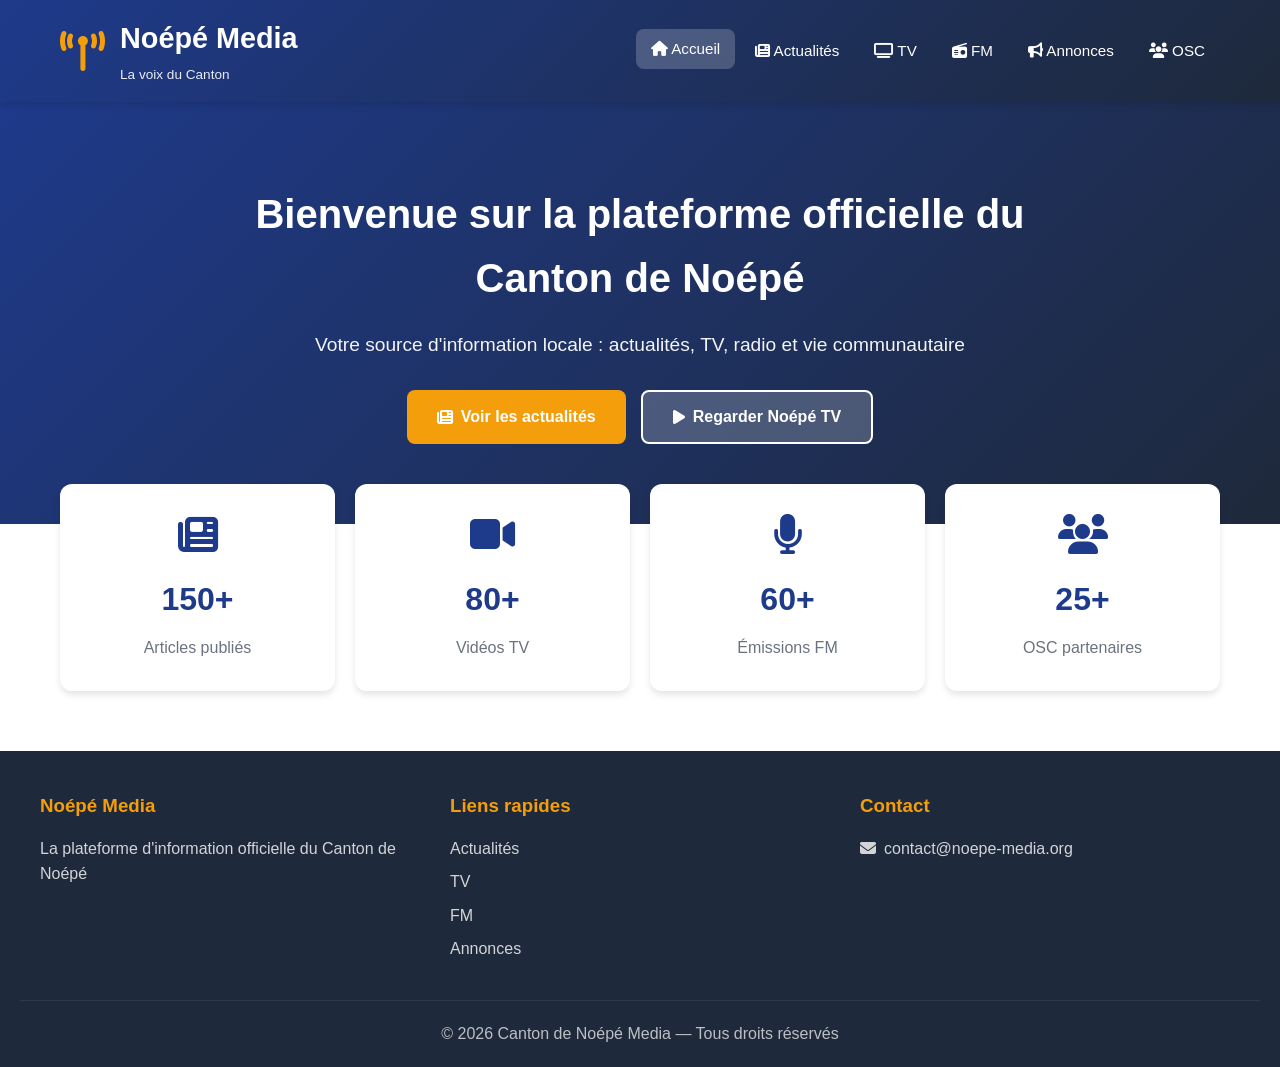
==== index.html @ 02be6c0e "Premier déploiement" ====
﻿<!DOCTYPE html>
<html lang="fr">
<head>
  <meta charset="UTF-8">
  <meta name="viewport" content="width=device-width, initial-scale=1.0">
  <title>Canton de Noépé Media</title>
  <link rel="stylesheet" href="style.css">
  <link rel="stylesheet" href="https://cdnjs.cloudflare.com/ajax/libs/font-awesome/6.4.0/css/all.min.css">
</head>
<body>
  <header>
    <div class="header-container">
      <div class="logo">
        <i class="fas fa-broadcast-tower"></i>
        <div>
          <h1>Noépé Media</h1>
          <span>La voix du Canton</span>
        </div>
      </div>
      <nav>
        <a href="index.html" class="active"><i class="fas fa-home"></i> Accueil</a>
        <a href="actualites.html"><i class="fas fa-newspaper"></i> Actualités</a>
        <a href="tv.html"><i class="fas fa-tv"></i> TV</a>
        <a href="fm.html"><i class="fas fa-radio"></i> FM</a>
        <a href="annonces.html"><i class="fas fa-bullhorn"></i> Annonces</a>
        <a href="osc.html"><i class="fas fa-users"></i> OSC</a>
      </nav>
    </div>
  </header>
  <section class="hero">
    <div class="hero-content">
      <h2>Bienvenue sur la plateforme officielle du Canton de Noépé</h2>
      <p>Votre source d'information locale : actualités, TV, radio et vie communautaire</p>
      <div class="hero-buttons">
        <a href="actualites.html" class="btn btn-primary"><i class="fas fa-newspaper"></i> Voir les actualités</a>
        <a href="tv.html" class="btn btn-secondary"><i class="fas fa-play"></i> Regarder Noépé TV</a>
      </div>
    </div>
  </section>
  <section class="stats">
    <div class="stat-card"><i class="fas fa-newspaper"></i><h3>150+</h3><p>Articles publiés</p></div>
    <div class="stat-card"><i class="fas fa-video"></i><h3>80+</h3><p>Vidéos TV</p></div>
    <div class="stat-card"><i class="fas fa-microphone"></i><h3>60+</h3><p>Émissions FM</p></div>
    <div class="stat-card"><i class="fas fa-users"></i><h3>25+</h3><p>OSC partenaires</p></div>
  </section>
  <footer>
    <div class="footer-content">
      <div class="footer-section"><h3>Noépé Media</h3><p>La plateforme d'information officielle du Canton de Noépé</p></div>
      <div class="footer-section"><h3>Liens rapides</h3><a href="actualites.html">Actualités</a><a href="tv.html">TV</a><a href="fm.html">FM</a><a href="annonces.html">Annonces</a></div>
      <div class="footer-section"><h3>Contact</h3><p><i class="fas fa-envelope"></i> contact@noepe-media.org</p></div>
    </div>
    <div class="footer-bottom"><p>© 2026 Canton de Noépé Media — Tous droits réservés</p></div>
  </footer>
</body>
</html>
---- style.css ----
﻿/* ============================================
   VARIABLES ET RESET
   ============================================ */
:root {
  --primary: #1e3a8a;
  --primary-dark: #1e293b;
  --secondary: #f59e0b;
  --accent: #10b981;
  --bg-light: #f3f4f6;
  --text-dark: #1f2937;
  --text-light: #6b7280;
  --white: #ffffff;
  --shadow: 0 4px 6px rgba(0,0,0,0.1);
  --radius: 12px;
}

* { margin: 0; padding: 0; box-sizing: border-box; }

body {
  font-family: 'Segoe UI', Tahoma, Geneva, Verdana, sans-serif;
  line-height: 1.6;
  color: var(--text-dark);
  background: var(--white);
}

/* ============================================
   HEADER & NAVIGATION
   ============================================ */
header {
  background: linear-gradient(135deg, var(--primary), var(--primary-dark));
  color: var(--white);
  padding: 15px 0;
  position: sticky;
  top: 0;
  z-index: 1000;
  box-shadow: var(--shadow);
}

.header-container {
  max-width: 1200px;
  margin: 0 auto;
  padding: 0 20px;
  display: flex;
  justify-content: space-between;
  align-items: center;
  flex-wrap: wrap;
}

.logo { display: flex; align-items: center; gap: 15px; }
.logo i { font-size: 2.5rem; color: var(--secondary); }
.logo h1 { font-size: 1.8rem; margin: 0; }
.logo span { font-size: 0.85rem; opacity: 0.9; }

nav { display: flex; gap: 5px; flex-wrap: wrap; }
nav a {
  color: var(--white);
  text-decoration: none;
  padding: 8px 15px;
  border-radius: 8px;
  transition: all 0.3s;
  font-size: 0.95rem;
}
nav a:hover, nav a.active { background: rgba(255,255,255,0.2); transform: translateY(-2px); }

/* ============================================
   HERO (ACCUEIL)
   ============================================ */
.hero {
  background: linear-gradient(135deg, var(--primary), var(--primary-dark));
  color: var(--white);
  padding: 80px 20px;
  text-align: center;
}

.hero-content { max-width: 800px; margin: 0 auto; }
.hero h2 { font-size: 2.5rem; margin-bottom: 20px; }
.hero p { font-size: 1.2rem; margin-bottom: 30px; opacity: 0.95; }

.hero-buttons { display: flex; gap: 15px; justify-content: center; flex-wrap: wrap; }

/* ============================================
   BOUTONS
   ============================================ */
.btn {
  padding: 12px 30px;
  border-radius: 8px;
  text-decoration: none;
  font-weight: 600;
  transition: all 0.3s;
  display: inline-flex;
  align-items: center;
  gap: 8px;
}

.btn-primary { background: var(--secondary); color: var(--white); }
.btn-primary:hover { background: #d97706; transform: translateY(-2px); }
.btn-secondary { background: rgba(255,255,255,0.2); color: var(--white); border: 2px solid var(--white); }
.btn-secondary:hover { background: var(--white); color: var(--primary); }

/* ============================================
   STATS (ACCUEIL)
   ============================================ */
.stats {
  max-width: 1200px;
  margin: -40px auto 0;
  padding: 0 20px;
  display: grid;
  grid-template-columns: repeat(auto-fit, minmax(200px, 1fr));
  gap: 20px;
  position: relative;
  z-index: 10;
}

.stat-card {
  background: var(--white);
  padding: 30px;
  border-radius: var(--radius);
  text-align: center;
  box-shadow: var(--shadow);
  transition: transform 0.3s;
}
.stat-card:hover { transform: translateY(-5px); }
.stat-card i { font-size: 2.5rem; color: var(--primary); margin-bottom: 10px; }
.stat-card h3 { font-size: 2rem; color: var(--primary); margin: 10px 0; }
.stat-card p { color: var(--text-light); }

/* ============================================
   FOOTER
   ============================================ */
footer {
  background: var(--primary-dark);
  color: var(--white);
  padding: 40px 20px 20px;
  margin-top: 60px;
}

.footer-content {
  max-width: 1200px;
  margin: 0 auto;
  display: grid;
  grid-template-columns: repeat(auto-fit, minmax(250px, 1fr));
  gap: 30px;
  margin-bottom: 30px;
}

.footer-section h3 { margin-bottom: 15px; color: var(--secondary); }
.footer-section a { display: block; color: var(--white); text-decoration: none; margin-bottom: 8px; opacity: 0.8; }
.footer-section a:hover { opacity: 1; }
.footer-section p { opacity: 0.8; margin-bottom: 8px; display: flex; align-items: center; gap: 8px; }
.footer-bottom { text-align: center; padding-top: 20px; border-top: 1px solid rgba(255,255,255,0.1); opacity: 0.7; }

/* ============================================
   PAGES INTÉRIEURES - HERO
   ============================================ */
.page-hero {
  background: linear-gradient(135deg, var(--primary), var(--primary-dark));
  color: var(--white);
  padding: 60px 20px;
  text-align: center;
}
.page-hero h2 { font-size: 2.5rem; margin-bottom: 15px; color: var(--white); justify-content: center; display: flex; align-items: center; gap: 15px; }
.page-hero p { font-size: 1.2rem; opacity: 0.95; }

/* ============================================
   FILTRES ET RECHERCHE (ACTUALITÉS)
   ============================================ */
.filters-section {
  background: var(--bg-light);
  padding: 30px 20px;
  margin: 0;
  max-width: 100%;
}

.filters-container {
  max-width: 1200px;
  margin: 0 auto;
  display: flex;
  flex-direction: column;
  gap: 20px;
  align-items: center;
}

.search-box {
  position: relative;
  width: 100%;
  max-width: 500px;
}

.search-box i {
  position: absolute;
  left: 15px;
  top: 50%;
  transform: translateY(-50%);
  color: var(--text-light);
}

.search-box input {
  width: 100%;
  padding: 12px 15px 12px 45px;
  border: 2px solid #e5e7eb;
  border-radius: 8px;
  font-size: 1rem;
  transition: border-color 0.3s;
}

.search-box input:focus {
  outline: none;
  border-color: var(--primary);
}

.filter-buttons {
  display: flex;
  gap: 10px;
  justify-content: center;
  flex-wrap: wrap;
}

.filter-btn {
  padding: 10px 20px;
  border: 2px solid var(--primary);
  background: var(--white);
  color: var(--primary);
  border-radius: 8px;
  cursor: pointer;
  font-weight: 600;
  transition: all 0.3s;
  font-size: 0.95rem;
}

.filter-btn:hover {
  background: var(--primary);
  color: var(--white);
  transform: translateY(-2px);
}

.filter-btn.active {
  background: var(--primary);
  color: var(--white);
  box-shadow: 0 4px 8px rgba(30, 58, 138, 0.3);
}

/* ============================================
   CATÉGORIES (TV & FM)
   ============================================ */
.categories-section {
  max-width: 1200px;
  margin: 40px auto;
  padding: 0 20px;
}

.category-tabs {
  display: flex;
  gap: 10px;
  flex-wrap: wrap;
  justify-content: center;
}

.category-tab {
  padding: 12px 25px;
  border: 2px solid var(--primary);
  background: var(--white);
  color: var(--primary);
  border-radius: 8px;
  cursor: pointer;
  font-weight: 600;
  transition: all 0.3s;
  display: flex;
  align-items: center;
  gap: 8px;
  font-size: 0.95rem;
}

.category-tab:hover {
  background: var(--primary);
  color: var(--white);
  transform: translateY(-2px);
}

.category-tab.active {
  background: var(--primary);
  color: var(--white);
  box-shadow: 0 4px 8px rgba(30, 58, 138, 0.3);
}

/* ============================================
   GRILLES - ACTUALITÉS, TV, OSC, ANNONCES
   ============================================ */
.news-list, .video-grid-section, .osc-list, .ads-section, .audio-list {
  max-width: 1200px;
  margin: 40px auto;
  padding: 0 20px;
}

.news-list h2, .osc-list h2, .ads-section h2 {
  font-size: 2rem;
  margin-bottom: 30px;
  color: var(--primary);
}

.news-grid, .video-grid, .osc-grid, .ads-grid {
  display: grid;
  grid-template-columns: repeat(auto-fill, minmax(320px, 1fr));
  gap: 25px;
  margin-top: 30px;
}

.audio-grid {
  display: grid;
  gap: 20px;
  margin-top: 30px;
}

/* ============================================
   CARTES - ACTUALITÉS
   ============================================ */
.news-card {
  background: var(--white);
  border-radius: var(--radius);
  overflow: hidden;
  box-shadow: var(--shadow);
  transition: all 0.3s;
}
.news-card:hover { transform: translateY(-5px); box-shadow: 0 8px 16px rgba(0,0,0,0.15); }

.news-image {
  background: linear-gradient(135deg, var(--primary), var(--secondary));
  height: 180px;
  display: flex;
  align-items: center;
  justify-content: center;
  color: var(--white);
  font-size: 3rem;
  position: relative;
}

.news-category {
  position: absolute;
  top: 15px;
  right: 15px;
  background: var(--secondary);
  color: var(--white);
  padding: 5px 12px;
  border-radius: 20px;
  font-size: 0.85rem;
  font-weight: 600;
}

.news-content { padding: 20px; }
.news-date { color: var(--text-light); font-size: 0.85rem; display: flex; align-items: center; gap: 5px; }
.news-content h3 { margin: 10px 0; color: var(--primary); }
.news-content p { color: var(--text-light); margin-bottom: 15px; }

.read-more {
  color: var(--primary);
  text-decoration: none;
  font-weight: 600;
  display: inline-flex;
  align-items: center;
  gap: 5px;
  transition: gap 0.3s;
}
.read-more:hover { gap: 10px; }

/* ============================================
   CARTES - VIDÉOS TV
   ============================================ */
.featured-video { max-width: 1200px; margin: 40px auto; padding: 0 20px; }

.video-container {
  background: var(--primary-dark);
  border-radius: var(--radius);
  overflow: hidden;
  margin-bottom: 20px;
}

.video-info {
  background: var(--white);
  padding: 25px;
  border-radius: var(--radius);
  box-shadow: var(--shadow);
}
.video-info h3 { color: var(--primary); margin-bottom: 15px; }
.video-info p { color: var(--text-light); }

.video-meta {
  display: flex;
  gap: 20px;
  margin-top: 15px;
  flex-wrap: wrap;
}
.video-meta span {
  color: var(--text-light);
  display: flex;
  align-items: center;
  gap: 5px;
}

.video-card {
  background: var(--white);
  border-radius: var(--radius);
  overflow: hidden;
  box-shadow: var(--shadow);
  transition: all 0.3s;
  cursor: pointer;
}
.video-card:hover { transform: translateY(-5px); box-shadow: 0 8px 16px rgba(0,0,0,0.15); }

.video-thumbnail {
  background: linear-gradient(135deg, var(--primary), var(--primary-dark));
  height: 200px;
  display: flex;
  align-items: center;
  justify-content: center;
  position: relative;
  color: var(--white);
}

.video-thumbnail i {
  font-size: 4rem;
  opacity: 0.8;
}

.video-duration {
  position: absolute;
  bottom: 10px;
  right: 10px;
  background: rgba(0,0,0,0.8);
  color: var(--white);
  padding: 5px 10px;
  border-radius: 5px;
  font-size: 0.85rem;
  font-weight: 600;
}

.video-card-content { padding: 20px; }
.video-card-content h4 { color: var(--primary); margin-bottom: 10px; }
.video-card-content p { color: var(--text-light); margin-bottom: 15px; }

/* ============================================
   CARTES - AUDIO FM
   ============================================ */
.main-player { max-width: 1200px; margin: 40px auto; padding: 0 20px; }

.player-container {
  background: linear-gradient(135deg, var(--primary), var(--primary-dark));
  border-radius: var(--radius);
  padding: 40px;
  color: var(--white);
  text-align: center;
}

.player-visual i { font-size: 4rem; margin-bottom: 20px; animation: pulse 2s infinite; }
.player-visual h3 { font-size: 1.8rem; margin-bottom: 10px; }

@keyframes pulse {
  0%, 100% { opacity: 1; }
  50% { opacity: 0.5; }
}

.player-controls audio {
  width: 100%;
  max-width: 600px;
  margin-top: 20px;
}

.player-info {
  display: flex;
  justify-content: center;
  gap: 30px;
  flex-wrap: wrap;
  margin-top: 20px;
}

.info-item {
  display: flex;
  align-items: center;
  gap: 8px;
}

.audio-card {
  background: var(--white);
  border-radius: var(--radius);
  padding: 25px;
  box-shadow: var(--shadow);
  display: flex;
  gap: 20px;
  transition: all 0.3s;
  cursor: pointer;
}

.audio-card:hover {
  transform: translateX(5px);
  box-shadow: 0 8px 16px rgba(0,0,0,0.15);
}

.audio-icon {
  flex-shrink: 0;
  width: 80px;
  height: 80px;
  background: linear-gradient(135deg, var(--primary), var(--secondary));
  border-radius: 50%;
  display: flex;
  align-items: center;
  justify-content: center;
  color: var(--white);
  font-size: 2.5rem;
}

.audio-content { flex: 1; }
.audio-content h4 { color: var(--primary); margin-bottom: 8px; }
.audio-content p { color: var(--text-light); margin-bottom: 15px; }

.audio-meta {
  display: flex;
  gap: 20px;
  margin-bottom: 15px;
  flex-wrap: wrap;
}

.audio-meta span {
  color: var(--text-light);
  font-size: 0.9rem;
  display: flex;
  align-items: center;
  gap: 5px;
}

.audio-content audio { width: 100%; }

/* ============================================
   CARTES - OSC
   ============================================ */
.osc-card {
  background: var(--white);
  border-radius: var(--radius);
  overflow: hidden;
  box-shadow: var(--shadow);
  transition: all 0.3s;
}
.osc-card:hover { transform: translateY(-5px); box-shadow: 0 8px 16px rgba(0,0,0,0.15); }

.osc-header {
  background: linear-gradient(135deg, var(--primary), var(--primary-dark));
  padding: 25px;
  display: flex;
  align-items: center;
  gap: 20px;
  color: var(--white);
}

.osc-logo {
  width: 70px;
  height: 70px;
  background: rgba(255,255,255,0.2);
  border-radius: 50%;
  display: flex;
  align-items: center;
  justify-content: center;
  font-size: 2rem;
  flex-shrink: 0;
}

.osc-info h3 { font-size: 1.3rem; margin-bottom: 5px; }
.osc-category { background: var(--secondary); padding: 4px 12px; border-radius: 20px; font-size: 0.85rem; font-weight: 600; display: inline-block; }

.osc-content { padding: 25px; }
.osc-content p { color: var(--text-light); margin-bottom: 20px; }

.osc-details { margin-bottom: 20px; }
.detail-item {
  display: flex;
  align-items: center;
  gap: 10px;
  margin-bottom: 10px;
  color: var(--text-dark);
}
.detail-item i { color: var(--primary); width: 20px; }

.osc-actions { display: flex; gap: 10px; }
.osc-actions .btn { flex: 1; justify-content: center; padding: 10px 20px; font-size: 0.9rem; }

/* ============================================
   CARTES - ANNONCES
   ============================================ */
.ads-section h2 {
  font-size: 2rem;
  margin-bottom: 30px;
  color: var(--primary);
  display: flex;
  align-items: center;
  gap: 10px;
}

.ad-card {
  background: #fff3cd;
  padding: 25px;
  border-radius: var(--radius);
  text-align: center;
  border-left: 4px solid var(--secondary);
}

.ad-card i { font-size: 2.5rem; color: var(--secondary); margin-bottom: 15px; }
.ad-card h4 { color: var(--primary); margin-bottom: 10px; }

/* ============================================
   PAGINATION
   ============================================ */
.pagination {
  display: flex;
  justify-content: center;
  gap: 10px;
  margin-top: 40px;
}

.page-btn {
  padding: 10px 15px;
  border: 2px solid var(--primary);
  background: var(--white);
  color: var(--primary);
  border-radius: 8px;
  cursor: pointer;
  font-weight: 600;
  transition: all 0.3s;
}

.page-btn:hover, .page-btn.active {
  background: var(--primary);
  color: var(--white);
}

/* ============================================
   RESPONSIVE - MOBILE
   ============================================ */
@media (max-width: 768px) {
  .header-container { flex-direction: column; text-align: center; }
  nav { margin-top: 15px; justify-content: center; }
  .hero h2 { font-size: 1.8rem; }
  .page-hero h2 { font-size: 1.8rem; }
  .stats { grid-template-columns: repeat(2, 1fr); }
  
  .filter-buttons, .category-tabs { gap: 8px; }
  .filter-btn, .category-tab { padding: 8px 15px; font-size: 0.9rem; }
  
  .news-grid, .video-grid, .osc-grid {
    grid-template-columns: 1fr;
  }
  
  .audio-card { flex-direction: column; text-align: center; }
  .audio-icon { margin: 0 auto; }
  
  .osc-header { flex-direction: column; text-align: center; }
  .osc-actions { flex-direction: column; }
  
  .video-meta, .player-info { justify-content: center; }
}

/* ============================================
   IMAGES DANS LES CARTES
   ============================================ */

.news-image img,
.video-thumbnail img,
.osc-logo img {
  width: 100%;
  height: 100%;
  object-fit: cover;
  display: block;
}

.news-image i,
.video-thumbnail i,
.osc-logo i {
  z-index: 1;
}

/* Si l'image existe, masquer l'icône */
.news-image.has-image i,
.video-thumbnail.has-image i,
.osc-logo.has-image i {
  display: none;
}

/* Améliorer l'affichage des images */
.news-image {
  position: relative;
  overflow: hidden;
}

.news-image img {
  transition: transform 0.3s;
}

.news-card:hover .news-image img {
  transform: scale(1.05);
}

/* Logo plus grand pour OSC */
.osc-logo.large {
  width: 120px;
  height: 120px;
  font-size: 3rem;
}

/* ============================================
   IMAGES - TV, FM, OSC
   ============================================ */

/* Images dans les vidéos */
.video-thumbnail img {
  width: 100%;
  height: 100%;
  object-fit: cover;
  display: block;
}

.video-thumbnail.has-image i {
  display: none;
}

.video-thumbnail.has-image img {
  position: absolute;
  top: 0;
  left: 0;
}

.video-card:hover .video-thumbnail img {
  transform: scale(1.05);
  transition: transform 0.3s;
}

/* Images dans le player FM */
.player-visual {
  position: relative;
}

.player-visual img.player-cover {
  width: 150px;
  height: 150px;
  border-radius: 50%;
  object-fit: cover;
  margin-bottom: 20px;
  border: 4px solid rgba(255,255,255,0.3);
}

.player-visual.has-image .player-icon {
  display: none;
}

/* Images dans les cartes audio */
.audio-icon img {
  width: 100%;
  height: 100%;
  object-fit: cover;
  border-radius: 50%;
}

.audio-icon.has-image i {
  display: none;
}

/* Images dans les OSC */
.osc-logo img {
  width: 100%;
  height: 100%;
  object-fit: cover;
  border-radius: 50%;
}

.osc-logo.has-image i {
  display: none;
}

.osc-photo-container {
  width: 100%;
  height: 200px;
  overflow: hidden;
}

.osc-photo {
  width: 100%;
  height: 100%;
  object-fit: cover;
  transition: transform 0.3s;
}

.osc-card:hover .osc-photo {
  transform: scale(1.05);
}

/* Responsive */
@media (max-width: 768px) {
  .player-visual img.player-cover {
    width: 120px;
    height: 120px;
  }
}
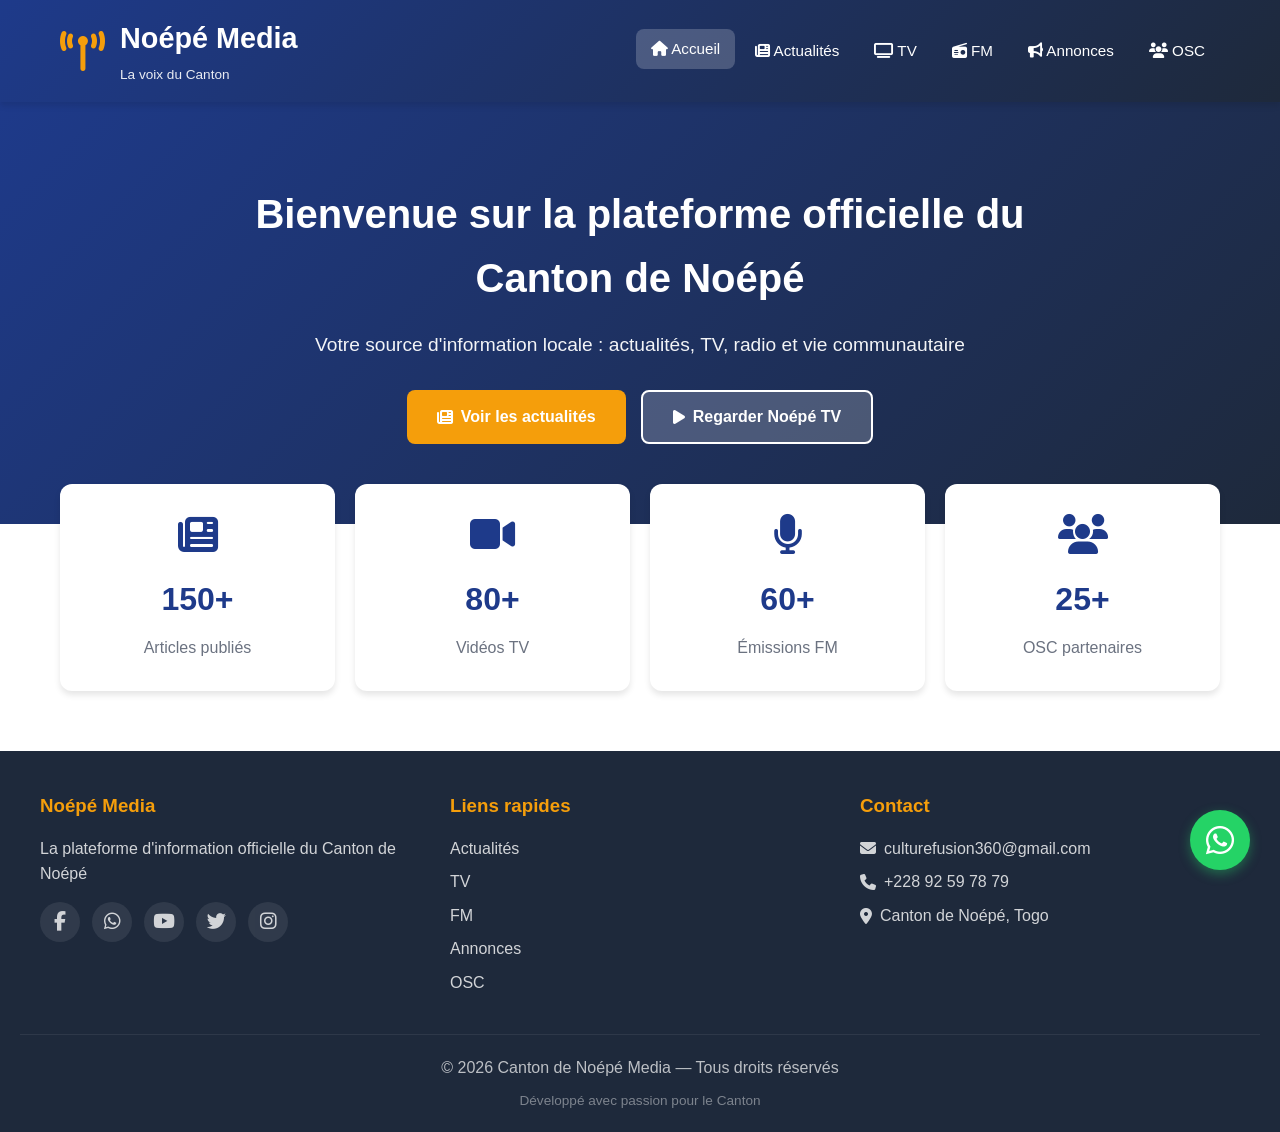
==== commit 8889fe73: "Ajout réseaux sociaux, boutons de partage et WhatsApp flottant" ====
--- a/index.html
+++ b/index.html
@@ -3,11 +3,36 @@
 <head>
   <meta charset="UTF-8">
   <meta name="viewport" content="width=device-width, initial-scale=1.0">
-  <title>Canton de Noépé Media</title>
+  <title>Canton de Noépé Media - La Voix du Canton</title>
+  
+  <!-- MÉTADONNÉES POUR PARTAGE SOCIAL (Open Graph) -->
+  <meta property="og:title" content="Noépé Media - La Voix du Canton">
+  <meta property="og:description" content="Découvrez la plateforme d'information officielle du Canton de Noépé : actualités, TV, radio et vie communautaire">
+  <meta property="og:image" content="https://mario12185.github.io/noepe-media/images/logo.png">
+  <meta property="og:url" content="https://mario12185.github.io/noepe-media/">
+  <meta property="og:type" content="website">
+  <meta property="og:locale" content="fr_FR">
+  
+  <!-- Twitter Card -->
+  <meta name="twitter:card" content="summary_large_image">
+  <meta name="twitter:title" content="Noépé Media - La Voix du Canton">
+  <meta name="twitter:description" content="Découvrez la plateforme d'information officielle du Canton de Noépé">
+  <meta name="twitter:image" content="https://mario12185.github.io/noepe-media/images/logo.png">
+  
+  <!-- Description SEO -->
+  <meta name="description" content="Noépé Media : la plateforme d'information officielle du Canton de Noépé. Actualités, TV, FM et vie communautaire.">
+  
+  <!-- Favicon (à créer plus tard) -->
+  <link rel="icon" type="image/png" href="images/favicon.png">
+  
+  <!-- Styles -->
   <link rel="stylesheet" href="style.css">
   <link rel="stylesheet" href="https://cdnjs.cloudflare.com/ajax/libs/font-awesome/6.4.0/css/all.min.css">
 </head>
+
 <body>
+
+  <!-- HEADER -->
   <header>
     <div class="header-container">
       <div class="logo">
@@ -27,6 +52,8 @@
       </nav>
     </div>
   </header>
+
+  <!-- HERO -->
   <section class="hero">
     <div class="hero-content">
       <h2>Bienvenue sur la plateforme officielle du Canton de Noépé</h2>
@@ -37,19 +64,80 @@
       </div>
     </div>
   </section>
+
+  <!-- STATISTIQUES -->
   <section class="stats">
-    <div class="stat-card"><i class="fas fa-newspaper"></i><h3>150+</h3><p>Articles publiés</p></div>
-    <div class="stat-card"><i class="fas fa-video"></i><h3>80+</h3><p>Vidéos TV</p></div>
-    <div class="stat-card"><i class="fas fa-microphone"></i><h3>60+</h3><p>Émissions FM</p></div>
-    <div class="stat-card"><i class="fas fa-users"></i><h3>25+</h3><p>OSC partenaires</p></div>
+    <div class="stat-card">
+      <i class="fas fa-newspaper"></i>
+      <h3>150+</h3>
+      <p>Articles publiés</p>
+    </div>
+    <div class="stat-card">
+      <i class="fas fa-video"></i>
+      <h3>80+</h3>
+      <p>Vidéos TV</p>
+    </div>
+    <div class="stat-card">
+      <i class="fas fa-microphone"></i>
+      <h3>60+</h3>
+      <p>Émissions FM</p>
+    </div>
+    <div class="stat-card">
+      <i class="fas fa-users"></i>
+      <h3>25+</h3>
+      <p>OSC partenaires</p>
+    </div>
   </section>
+
+  <!-- FOOTER -->
   <footer>
     <div class="footer-content">
-      <div class="footer-section"><h3>Noépé Media</h3><p>La plateforme d'information officielle du Canton de Noépé</p></div>
-      <div class="footer-section"><h3>Liens rapides</h3><a href="actualites.html">Actualités</a><a href="tv.html">TV</a><a href="fm.html">FM</a><a href="annonces.html">Annonces</a></div>
-      <div class="footer-section"><h3>Contact</h3><p><i class="fas fa-envelope"></i> contact@noepe-media.org</p></div>
+      <div class="footer-section">
+        <h3>Noépé Media</h3>
+        <p>La plateforme d'information officielle du Canton de Noépé</p>
+        <div class="social-links">
+          <a href="https://facebook.com/noepemedia" target="_blank" title="Facebook" class="facebook">
+            <i class="fab fa-facebook-f"></i>
+          </a>
+          <a href="https://wa.me/22892597879" target="_blank" title="WhatsApp" class="whatsapp">
+            <i class="fab fa-whatsapp"></i>
+          </a>
+          <a href="https://youtube.com/@noepemedia" target="_blank" title="YouTube" class="youtube">
+            <i class="fab fa-youtube"></i>
+          </a>
+          <a href="https://twitter.com/noepemedia" target="_blank" title="Twitter" class="twitter">
+            <i class="fab fa-twitter"></i>
+          </a>
+          <a href="https://instagram.com/noepemedia" target="_blank" title="Instagram" class="instagram">
+            <i class="fab fa-instagram"></i>
+          </a>
+        </div>
+      </div>
+      <div class="footer-section">
+        <h3>Liens rapides</h3>
+        <a href="actualites.html">Actualités</a>
+        <a href="tv.html">TV</a>
+        <a href="fm.html">FM</a>
+        <a href="annonces.html">Annonces</a>
+        <a href="osc.html">OSC</a>
+      </div>
+      <div class="footer-section">
+        <h3>Contact</h3>
+        <p><i class="fas fa-envelope"></i> culturefusion360@gmail.com</p>
+        <p><i class="fas fa-phone"></i> +228 92 59 78 79</p>
+        <p><i class="fas fa-map-marker-alt"></i> Canton de Noépé, Togo</p>
+      </div>
     </div>
-    <div class="footer-bottom"><p>© 2026 Canton de Noépé Media — Tous droits réservés</p></div>
+    <div class="footer-bottom">
+      <p>© 2026 Canton de Noépé Media — Tous droits réservés</p>
+      <p class="footer-credits">Développé avec passion pour le Canton</p>
+    </div>
   </footer>
+
+  <!-- BOUTON WHATSAPP FLOTTANT -->
+  <a href="https://wa.me/22892597879?text=Bonjour%20Noépé%20Media%20!" target="_blank" class="whatsapp-float" title="Contactez-nous sur WhatsApp">
+    <i class="fab fa-whatsapp"></i>
+  </a>
+
 </body>
-</html>
+</html>
--- a/style.css
+++ b/style.css
@@ -162,7 +162,7 @@
 .page-hero p { font-size: 1.2rem; opacity: 0.95; }
 
 /* ============================================
-   FILTRES ET RECHERCHE (ACTUALITÉS)
+   FILTRES ET RECHERCHE (ACTUALITÉS & OSC)
    ============================================ */
 .filters-section {
   background: var(--bg-light);
@@ -295,6 +295,9 @@
   font-size: 2rem;
   margin-bottom: 30px;
   color: var(--primary);
+  display: flex;
+  align-items: center;
+  gap: 10px;
 }
 
 .news-grid, .video-grid, .osc-grid, .ads-grid {
@@ -331,6 +334,23 @@
   color: var(--white);
   font-size: 3rem;
   position: relative;
+  overflow: hidden;
+}
+
+.news-image img {
+  width: 100%;
+  height: 100%;
+  object-fit: cover;
+  display: block;
+  transition: transform 0.3s;
+}
+
+.news-card:hover .news-image img {
+  transform: scale(1.05);
+}
+
+.news-image.has-image i {
+  display: none;
 }
 
 .news-category {
@@ -343,6 +363,7 @@
   border-radius: 20px;
   font-size: 0.85rem;
   font-weight: 600;
+  z-index: 2;
 }
 
 .news-content { padding: 20px; }
@@ -413,6 +434,26 @@
   justify-content: center;
   position: relative;
   color: var(--white);
+  overflow: hidden;
+}
+
+.video-thumbnail img {
+  width: 100%;
+  height: 100%;
+  object-fit: cover;
+  display: block;
+  position: absolute;
+  top: 0;
+  left: 0;
+  transition: transform 0.3s;
+}
+
+.video-card:hover .video-thumbnail img {
+  transform: scale(1.05);
+}
+
+.video-thumbnail.has-image i {
+  display: none;
 }
 
 .video-thumbnail i {
@@ -430,6 +471,7 @@
   border-radius: 5px;
   font-size: 0.85rem;
   font-weight: 600;
+  z-index: 2;
 }
 
 .video-card-content { padding: 20px; }
@@ -447,6 +489,23 @@
   padding: 40px;
   color: var(--white);
   text-align: center;
+}
+
+.player-visual {
+  position: relative;
+}
+
+.player-visual img.player-cover {
+  width: 150px;
+  height: 150px;
+  border-radius: 50%;
+  object-fit: cover;
+  margin-bottom: 20px;
+  border: 4px solid rgba(255,255,255,0.3);
+}
+
+.player-visual.has-image .player-icon {
+  display: none;
 }
 
 .player-visual i { font-size: 4rem; margin-bottom: 20px; animation: pulse 2s infinite; }
@@ -504,6 +563,18 @@
   justify-content: center;
   color: var(--white);
   font-size: 2.5rem;
+  overflow: hidden;
+}
+
+.audio-icon img {
+  width: 100%;
+  height: 100%;
+  object-fit: cover;
+  border-radius: 50%;
+}
+
+.audio-icon.has-image i {
+  display: none;
 }
 
 .audio-content { flex: 1; }
@@ -558,6 +629,24 @@
   justify-content: center;
   font-size: 2rem;
   flex-shrink: 0;
+  overflow: hidden;
+}
+
+.osc-logo img {
+  width: 100%;
+  height: 100%;
+  object-fit: cover;
+  border-radius: 50%;
+}
+
+.osc-logo.has-image i {
+  display: none;
+}
+
+.osc-logo.large {
+  width: 120px;
+  height: 120px;
+  font-size: 3rem;
 }
 
 .osc-info h3 { font-size: 1.3rem; margin-bottom: 5px; }
@@ -565,6 +654,23 @@
 
 .osc-content { padding: 25px; }
 .osc-content p { color: var(--text-light); margin-bottom: 20px; }
+
+.osc-photo-container {
+  width: 100%;
+  height: 200px;
+  overflow: hidden;
+}
+
+.osc-photo {
+  width: 100%;
+  height: 100%;
+  object-fit: cover;
+  transition: transform 0.3s;
+}
+
+.osc-card:hover .osc-photo {
+  transform: scale(1.05);
+}
 
 .osc-details { margin-bottom: 20px; }
 .detail-item {
@@ -582,15 +688,6 @@
 /* ============================================
    CARTES - ANNONCES
    ============================================ */
-.ads-section h2 {
-  font-size: 2rem;
-  margin-bottom: 30px;
-  color: var(--primary);
-  display: flex;
-  align-items: center;
-  gap: 10px;
-}
-
 .ad-card {
   background: #fff3cd;
   padding: 25px;
@@ -601,6 +698,41 @@
 
 .ad-card i { font-size: 2.5rem; color: var(--secondary); margin-bottom: 15px; }
 .ad-card h4 { color: var(--primary); margin-bottom: 10px; }
+
+/* ============================================
+   APPEL À L'ACTION - ANNONCES
+   ============================================ */
+.ads-cta {
+  margin-top: 50px;
+  padding: 40px;
+  background: linear-gradient(135deg, var(--primary), var(--primary-dark));
+  border-radius: var(--radius);
+  text-align: center;
+  color: var(--white);
+}
+
+.ads-cta h3 {
+  font-size: 1.8rem;
+  margin-bottom: 15px;
+  color: var(--white);
+}
+
+.ads-cta p {
+  font-size: 1.1rem;
+  margin-bottom: 25px;
+  opacity: 0.95;
+}
+
+.cta-buttons {
+  display: flex;
+  gap: 15px;
+  justify-content: center;
+  flex-wrap: wrap;
+}
+
+.cta-buttons .btn-secondary {
+  background: transparent;
+}
 
 /* ============================================
    PAGINATION
@@ -629,6 +761,114 @@
 }
 
 /* ============================================
+   RÉSEAUX SOCIAUX - FOOTER
+   ============================================ */
+.social-links {
+  display: flex;
+  gap: 12px;
+  margin-top: 15px;
+}
+
+.social-links a {
+  width: 40px;
+  height: 40px;
+  border-radius: 50%;
+  background: rgba(255,255,255,0.1);
+  display: flex;
+  align-items: center;
+  justify-content: center;
+  color: var(--white);
+  font-size: 1.2rem;
+  transition: all 0.3s;
+  text-decoration: none;
+}
+
+.social-links a:hover {
+  transform: translateY(-3px);
+  box-shadow: 0 4px 12px rgba(0,0,0,0.3);
+}
+
+.social-links a.facebook:hover { background: #1877f2; }
+.social-links a.whatsapp:hover { background: #25d366; }
+.social-links a.youtube:hover { background: #ff0000; }
+.social-links a.twitter:hover { background: #1da1f2; }
+.social-links a.instagram:hover { background: linear-gradient(45deg, #f09433, #e6683c, #dc2743, #cc2366, #bc1888); }
+
+.footer-credits {
+  margin-top: 10px;
+  font-size: 0.85rem;
+  opacity: 0.6;
+}
+
+/* ============================================
+   BOUTONS DE PARTAGE - ACTUALITÉS
+   ============================================ */
+.share-buttons {
+  display: flex;
+  align-items: center;
+  gap: 10px;
+  margin-top: 15px;
+  padding-top: 15px;
+  border-top: 1px solid #e5e7eb;
+}
+
+.share-label {
+  font-size: 0.85rem;
+  color: var(--text-light);
+  font-weight: 600;
+}
+
+.share-btn {
+  width: 32px;
+  height: 32px;
+  border-radius: 50%;
+  display: flex;
+  align-items: center;
+  justify-content: center;
+  color: var(--white);
+  font-size: 0.9rem;
+  transition: all 0.3s;
+  text-decoration: none;
+}
+
+.share-btn:hover {
+  transform: scale(1.1);
+  box-shadow: 0 2px 8px rgba(0,0,0,0.2);
+}
+
+.share-btn.facebook { background: #1877f2; }
+.share-btn.whatsapp { background: #25d366; }
+.share-btn.twitter { background: #1da1f2; }
+.share-btn.email { background: #6b7280; }
+
+/* ============================================
+   BOUTON WHATSAPP FLOTTANT
+   ============================================ */
+.whatsapp-float {
+  position: fixed;
+  bottom: 30px;
+  right: 30px;
+  width: 60px;
+  height: 60px;
+  background: #25d366;
+  border-radius: 50%;
+  display: flex;
+  align-items: center;
+  justify-content: center;
+  color: var(--white);
+  font-size: 2rem;
+  box-shadow: 0 4px 12px rgba(37, 211, 102, 0.4);
+  z-index: 999;
+  transition: all 0.3s;
+  text-decoration: none;
+}
+
+.whatsapp-float:hover {
+  transform: scale(1.1);
+  box-shadow: 0 6px 20px rgba(37, 211, 102, 0.6);
+}
+
+/* ============================================
    RESPONSIVE - MOBILE
    ============================================ */
 @media (max-width: 768px) {
@@ -641,7 +881,7 @@
   .filter-buttons, .category-tabs { gap: 8px; }
   .filter-btn, .category-tab { padding: 8px 15px; font-size: 0.9rem; }
   
-  .news-grid, .video-grid, .osc-grid {
+  .news-grid, .video-grid, .osc-grid, .ads-grid {
     grid-template-columns: 1fr;
   }
   
@@ -652,145 +892,33 @@
   .osc-actions { flex-direction: column; }
   
   .video-meta, .player-info { justify-content: center; }
-}
-
-/* ============================================
-   IMAGES DANS LES CARTES
-   ============================================ */
-
-.news-image img,
-.video-thumbnail img,
-.osc-logo img {
-  width: 100%;
-  height: 100%;
-  object-fit: cover;
-  display: block;
-}
-
-.news-image i,
-.video-thumbnail i,
-.osc-logo i {
-  z-index: 1;
-}
-
-/* Si l'image existe, masquer l'icône */
-.news-image.has-image i,
-.video-thumbnail.has-image i,
-.osc-logo.has-image i {
-  display: none;
-}
-
-/* Améliorer l'affichage des images */
-.news-image {
-  position: relative;
-  overflow: hidden;
-}
-
-.news-image img {
-  transition: transform 0.3s;
-}
-
-.news-card:hover .news-image img {
-  transform: scale(1.05);
-}
-
-/* Logo plus grand pour OSC */
-.osc-logo.large {
-  width: 120px;
-  height: 120px;
-  font-size: 3rem;
-}
-
-/* ============================================
-   IMAGES - TV, FM, OSC
-   ============================================ */
-
-/* Images dans les vidéos */
-.video-thumbnail img {
-  width: 100%;
-  height: 100%;
-  object-fit: cover;
-  display: block;
-}
-
-.video-thumbnail.has-image i {
-  display: none;
-}
-
-.video-thumbnail.has-image img {
-  position: absolute;
-  top: 0;
-  left: 0;
-}
-
-.video-card:hover .video-thumbnail img {
-  transform: scale(1.05);
-  transition: transform 0.3s;
-}
-
-/* Images dans le player FM */
-.player-visual {
-  position: relative;
-}
-
-.player-visual img.player-cover {
-  width: 150px;
-  height: 150px;
-  border-radius: 50%;
-  object-fit: cover;
-  margin-bottom: 20px;
-  border: 4px solid rgba(255,255,255,0.3);
-}
-
-.player-visual.has-image .player-icon {
-  display: none;
-}
-
-/* Images dans les cartes audio */
-.audio-icon img {
-  width: 100%;
-  height: 100%;
-  object-fit: cover;
-  border-radius: 50%;
-}
-
-.audio-icon.has-image i {
-  display: none;
-}
-
-/* Images dans les OSC */
-.osc-logo img {
-  width: 100%;
-  height: 100%;
-  object-fit: cover;
-  border-radius: 50%;
-}
-
-.osc-logo.has-image i {
-  display: none;
-}
-
-.osc-photo-container {
-  width: 100%;
-  height: 200px;
-  overflow: hidden;
-}
-
-.osc-photo {
-  width: 100%;
-  height: 100%;
-  object-fit: cover;
-  transition: transform 0.3s;
-}
-
-.osc-card:hover .osc-photo {
-  transform: scale(1.05);
-}
-
-/* Responsive */
-@media (max-width: 768px) {
+  
   .player-visual img.player-cover {
     width: 120px;
     height: 120px;
   }
+  
+  .whatsapp-float {
+    width: 50px;
+    height: 50px;
+    font-size: 1.5rem;
+    bottom: 20px;
+    right: 20px;
+  }
+  
+  .share-buttons {
+    flex-wrap: wrap;
+  }
+  
+  .ads-cta {
+    padding: 30px 20px;
+  }
+  
+  .ads-cta h3 {
+    font-size: 1.4rem;
+  }
+  
+  .cta-buttons {
+    flex-direction: column;
+  }
 }
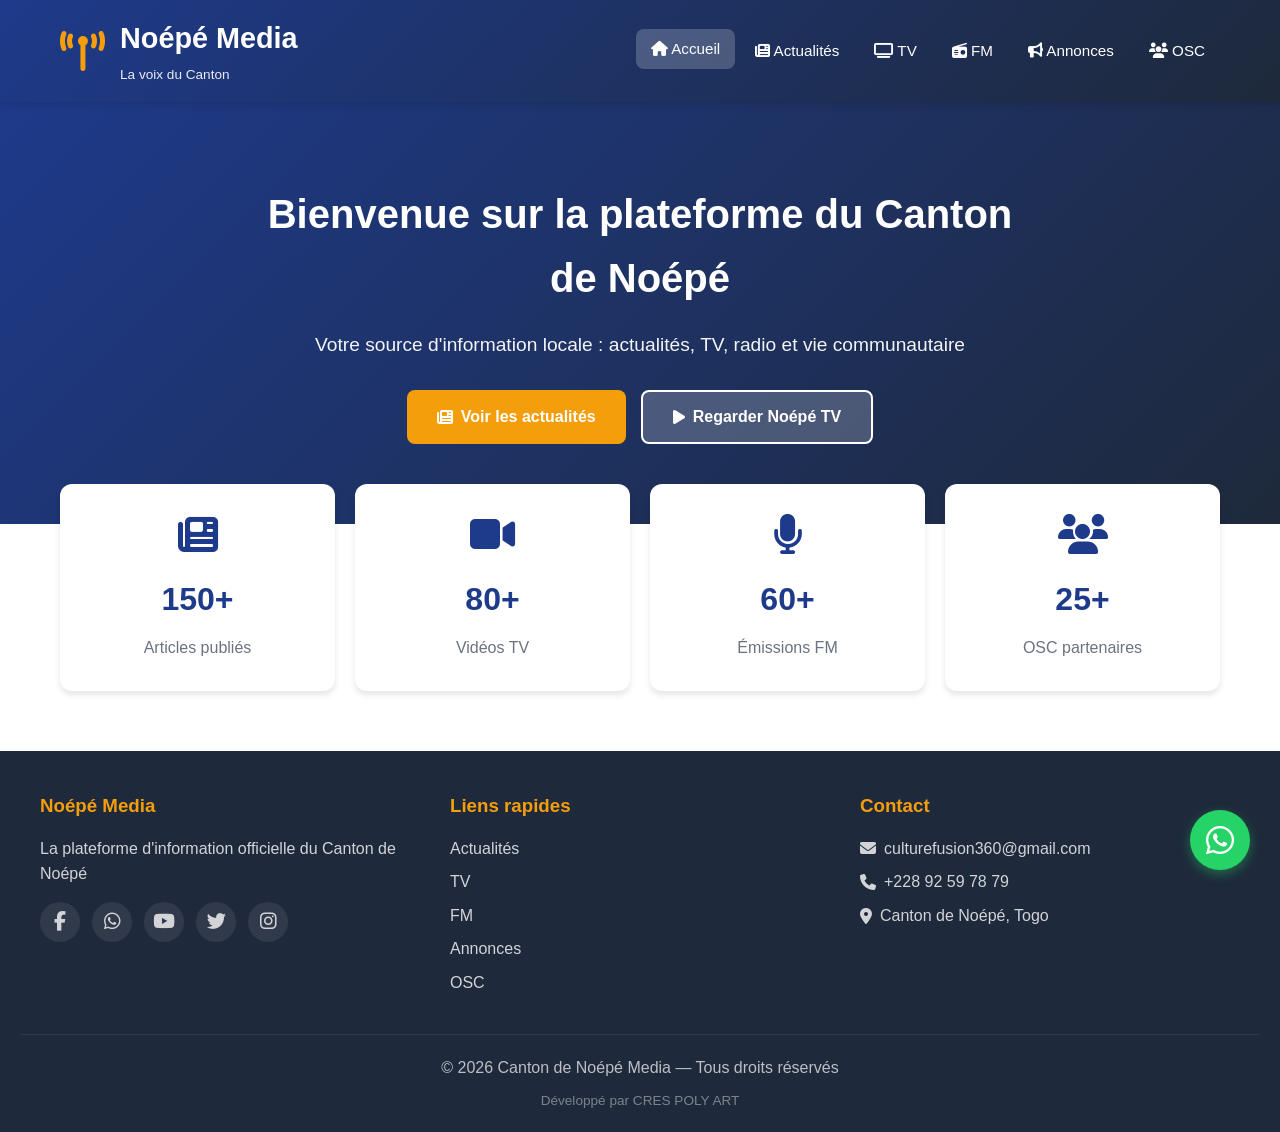
==== commit 1366c00f: "Système admin automatique fonctionnel" ====
--- a/index.html
+++ b/index.html
@@ -56,7 +56,7 @@
   <!-- HERO -->
   <section class="hero">
     <div class="hero-content">
-      <h2>Bienvenue sur la plateforme officielle du Canton de Noépé</h2>
+      <h2>Bienvenue sur la plateforme du Canton de Noépé</h2>
       <p>Votre source d'information locale : actualités, TV, radio et vie communautaire</p>
       <div class="hero-buttons">
         <a href="actualites.html" class="btn btn-primary"><i class="fas fa-newspaper"></i> Voir les actualités</a>
@@ -130,7 +130,7 @@
     </div>
     <div class="footer-bottom">
       <p>© 2026 Canton de Noépé Media — Tous droits réservés</p>
-      <p class="footer-credits">Développé avec passion pour le Canton</p>
+      <p class="footer-credits">Développé par CRES POLY ART</p>
     </div>
   </footer>
 
--- a/style.css
+++ b/style.css
@@ -381,7 +381,6 @@
   transition: gap 0.3s;
 }
 .read-more:hover { gap: 10px; }
-
 /* ============================================
    CARTES - VIDÉOS TV
    ============================================ */
@@ -392,6 +391,19 @@
   border-radius: var(--radius);
   overflow: hidden;
   margin-bottom: 20px;
+  position: relative;
+  width: 100%;
+  padding-bottom: 56.25%; /* Ratio 16:9 pour vidéo HD */
+  height: 0;
+}
+
+.video-container iframe {
+  position: absolute;
+  top: 0;
+  left: 0;
+  width: 100%;
+  height: 100%;
+  border: none;
 }
 
 .video-info {
@@ -461,10 +473,10 @@
   opacity: 0.8;
 }
 
-.video-duration {
+.video-duration,
+.video-platform {
   position: absolute;
   bottom: 10px;
-  right: 10px;
   background: rgba(0,0,0,0.8);
   color: var(--white);
   padding: 5px 10px;
@@ -472,6 +484,14 @@
   font-size: 0.85rem;
   font-weight: 600;
   z-index: 2;
+}
+
+.video-duration {
+  right: 10px;
+}
+
+.video-platform {
+  left: 10px;
 }
 
 .video-card-content { padding: 20px; }
@@ -921,4 +941,120 @@
   .cta-buttons {
     flex-direction: column;
   }
+}
+
+/* ============================================
+   INDICATEUR DE PLATEFORME VIDÉO
+   ============================================ */
+.video-platform {
+  position: absolute;
+  top: 10px;
+  left: 10px;
+  background: rgba(0,0,0,0.7);
+  color: var(--white);
+  padding: 5px 10px;
+  border-radius: 5px;
+  font-size: 1rem;
+  z-index: 2;
+}
+
+.social-links a.tiktok:hover {
+  background: #000000;
+}
+
+.share-btn.tiktok {
+  background: #000000;
+}
+
+/* ============================================
+   CARTES - ANNONCES (VERSION AMÉLIORÉE)
+   ============================================ */
+.ad-card {
+  background: var(--white);
+  border-radius: var(--radius);
+  overflow: hidden;
+  box-shadow: var(--shadow);
+  transition: all 0.3s;
+  border-left: 4px solid var(--secondary);
+}
+
+.ad-card:hover {
+  transform: translateY(-5px);
+  box-shadow: 0 8px 16px rgba(0,0,0,0.15);
+}
+
+.ad-image {
+  background: linear-gradient(135deg, var(--secondary), #fbbf24);
+  height: 180px;
+  display: flex;
+  align-items: center;
+  justify-content: center;
+  color: var(--white);
+  font-size: 3rem;
+  position: relative;
+  overflow: hidden;
+}
+
+.ad-image img {
+  width: 100%;
+  height: 100%;
+  object-fit: cover;
+  display: block;
+}
+
+.ad-image.has-image i {
+  display: none;
+}
+
+.ad-category {
+  position: absolute;
+  top: 15px;
+  right: 15px;
+  background: var(--primary);
+  color: var(--white);
+  padding: 5px 12px;
+  border-radius: 20px;
+  font-size: 0.85rem;
+  font-weight: 600;
+}
+
+.ad-content {
+  padding: 20px;
+}
+
+.ad-content h4 {
+  color: var(--primary);
+  margin-bottom: 10px;
+  font-size: 1.3rem;
+}
+
+.ad-commercant {
+  color: var(--text-light);
+  font-weight: 600;
+  margin-bottom: 10px;
+  display: flex;
+  align-items: center;
+  gap: 8px;
+}
+
+.ad-contact {
+  display: flex;
+  flex-direction: column;
+  gap: 8px;
+  margin-top: 15px;
+  padding-top: 15px;
+  border-top: 1px solid #e5e7eb;
+}
+
+.ad-contact span {
+  display: flex;
+  align-items: center;
+  gap: 8px;
+  color: var(--text-light);
+  font-size: 0.9rem;
+}
+
+.ad-contact i {
+  color: var(--primary);
+  width: 20px;
 }
